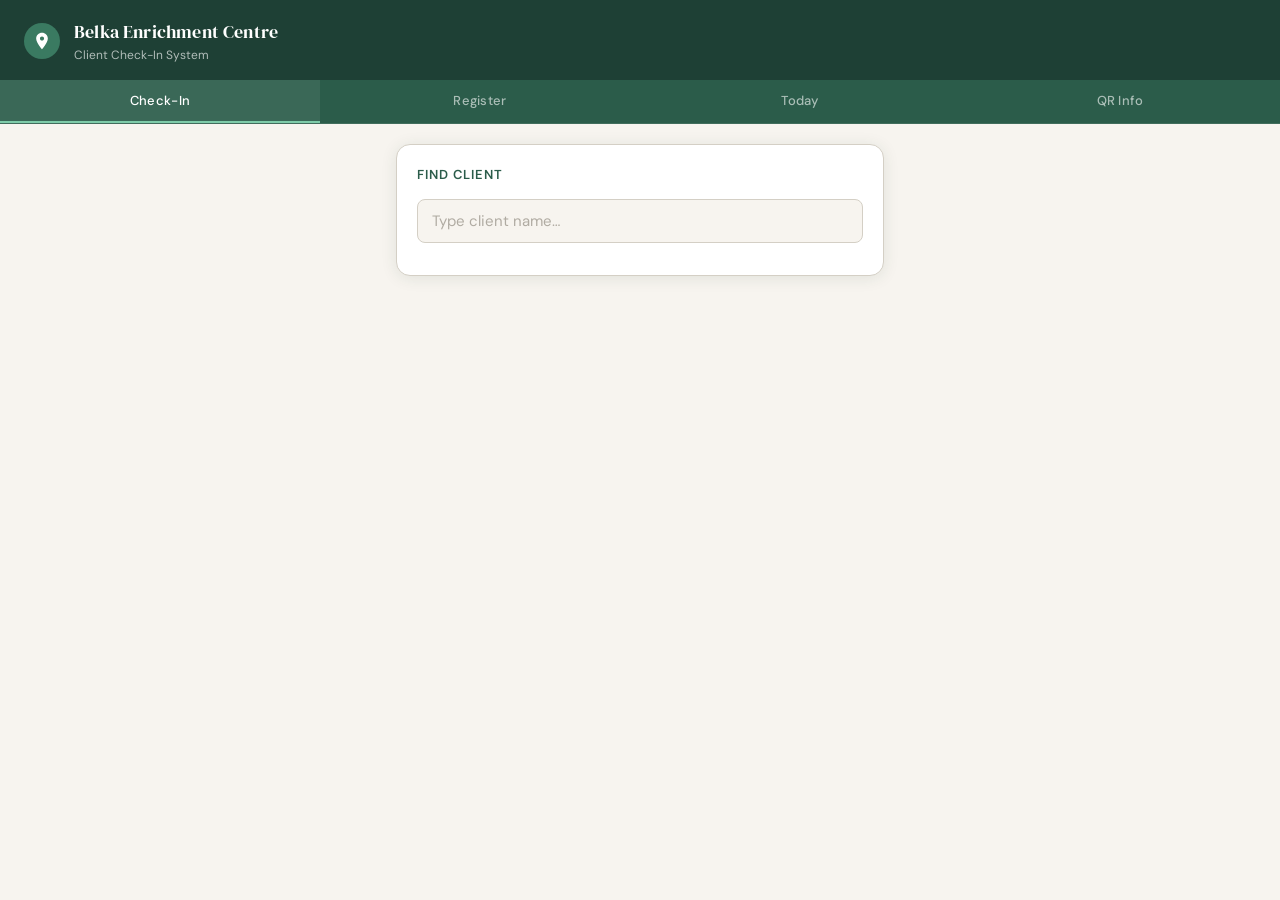
==== belka_checkin.html @ 5a465af6 "Initial commit" ====
<!DOCTYPE html>
<html lang="en">
<head>
<meta charset="UTF-8">
<meta name="viewport" content="width=device-width, initial-scale=1.0, maximum-scale=1.0">
<title>Belka Enrichment Centre</title>
<link href="https://fonts.googleapis.com/css2?family=DM+Sans:ital,opsz,wght@0,9..40,300;0,9..40,400;0,9..40,500;0,9..40,600;1,9..40,300&family=DM+Serif+Display&display=swap" rel="stylesheet">
<style>
  :root {
    --forest:   #1e4035;
    --forest-m: #2b5c4a;
    --forest-l: #3a7a61;
    --sage:     #e8f0eb;
    --sage-d:   #ccddd3;
    --cream:    #f7f4ef;
    --warm:     #ede8e0;
    --text:     #1a1a18;
    --muted:    #6b6b62;
    --border:   #d4cfc5;
    --amber:    #c47a1b;
    --amber-l:  #fdf3e3;
    --red:      #b83232;
    --red-l:    #fdeaea;
    --green:    #1e6b45;
    --green-l:  #e6f4ec;
    --radius:   14px;
    --shadow:   0 2px 16px rgba(30,64,53,0.10);
  }
  * { box-sizing: border-box; margin: 0; padding: 0; -webkit-tap-highlight-color: transparent; }
  body {
    font-family: 'DM Sans', sans-serif;
    background: var(--cream);
    color: var(--text);
    min-height: 100vh;
    font-size: 16px;
    line-height: 1.5;
  }
  .header {
    background: var(--forest);
    color: #fff;
    padding: 18px 24px 16px;
    display: flex;
    align-items: center;
    gap: 14px;
    position: sticky;
    top: 0;
    z-index: 100;
  }
  .header-dot {
    width: 36px; height: 36px;
    background: var(--forest-l);
    border-radius: 50%;
    display: flex; align-items: center; justify-content: center;
    flex-shrink: 0;
  }
  .header-dot svg { width: 20px; height: 20px; fill: #fff; }
  .header h1 {
    font-family: 'DM Serif Display', serif;
    font-size: 18px;
    font-weight: 400;
    letter-spacing: 0.01em;
    color: #fff;
  }
  .header p { font-size: 12px; color: rgba(255,255,255,0.65); margin-top: 1px; }
  .nav {
    background: var(--forest-m);
    display: flex;
    border-bottom: 1px solid rgba(255,255,255,0.1);
  }
  .nav button {
    flex: 1;
    padding: 12px 8px;
    background: none;
    border: none;
    color: rgba(255,255,255,0.6);
    font-family: 'DM Sans', sans-serif;
    font-size: 13px;
    font-weight: 500;
    cursor: pointer;
    border-bottom: 2px solid transparent;
    transition: all 0.2s;
    letter-spacing: 0.02em;
  }
  .nav button.active {
    color: #fff;
    border-bottom-color: #7ecba9;
    background: rgba(255,255,255,0.07);
  }
  .screen { display: none; padding: 20px 16px 40px; max-width: 520px; margin: 0 auto; }
  .screen.active { display: block; }
  .card {
    background: #fff;
    border-radius: var(--radius);
    padding: 20px;
    margin-bottom: 14px;
    box-shadow: var(--shadow);
    border: 1px solid var(--border);
  }
  .card-title {
    font-size: 13px;
    font-weight: 600;
    text-transform: uppercase;
    letter-spacing: 0.08em;
    color: var(--forest-m);
    margin-bottom: 14px;
  }
  label {
    display: block;
    font-size: 13px;
    font-weight: 500;
    color: var(--muted);
    margin-bottom: 5px;
    margin-top: 12px;
  }
  label:first-of-type { margin-top: 0; }
  input, select {
    width: 100%;
    padding: 11px 14px;
    border: 1.5px solid var(--border);
    border-radius: 8px;
    font-family: 'DM Sans', sans-serif;
    font-size: 15px;
    color: var(--text);
    background: var(--cream);
    transition: border-color 0.15s;
    appearance: none;
    -webkit-appearance: none;
  }
  input:focus, select:focus {
    outline: none;
    border-color: var(--forest-l);
    background: #fff;
  }
  input::placeholder { color: #b0aba2; }
  .btn {
    display: block;
    width: 100%;
    padding: 14px;
    border: none;
    border-radius: 10px;
    font-family: 'DM Sans', sans-serif;
    font-size: 15px;
    font-weight: 600;
    cursor: pointer;
    transition: opacity 0.15s, transform 0.1s;
    letter-spacing: 0.01em;
  }
  .btn:active { transform: scale(0.98); }
  .btn-primary { background: var(--forest); color: #fff; margin-top: 18px; }
  .btn-primary:hover { opacity: 0.9; }
  .btn-secondary { background: var(--sage); color: var(--forest); margin-top: 10px; border: 1.5px solid var(--sage-d); }
  .badge {
    display: inline-flex;
    align-items: center;
    gap: 5px;
    padding: 4px 10px;
    border-radius: 20px;
    font-size: 12px;
    font-weight: 600;
    letter-spacing: 0.03em;
  }
  .badge-priority { background: var(--forest); color: #fff; }
  .badge-regular  { background: var(--sage); color: var(--forest-m); }
  .badge-valid    { background: var(--green-l); color: var(--green); }
  .badge-expiring { background: var(--amber-l); color: var(--amber); }
  .badge-expired  { background: var(--red-l); color: var(--red); }
  .result-item {
    padding: 14px;
    border: 1.5px solid var(--border);
    border-radius: 10px;
    margin-bottom: 8px;
    cursor: pointer;
    transition: border-color 0.15s, background 0.15s;
    background: var(--cream);
  }
  .result-item:hover { border-color: var(--forest-l); background: #fff; }
  .result-name { font-weight: 600; font-size: 15px; margin-bottom: 4px; }
  .result-meta { font-size: 12px; color: var(--muted); display: flex; gap: 10px; flex-wrap: wrap; align-items: center; }
  .toast {
    position: fixed;
    bottom: 24px;
    left: 50%;
    transform: translateX(-50%) translateY(80px);
    background: var(--forest);
    color: #fff;
    padding: 14px 22px;
    border-radius: 12px;
    font-size: 14px;
    font-weight: 500;
    box-shadow: 0 8px 24px rgba(30,64,53,0.3);
    transition: transform 0.3s cubic-bezier(0.34,1.56,0.64,1);
    z-index: 999;
    text-align: center;
    max-width: 320px;
    width: calc(100% - 40px);
  }
  .toast.show { transform: translateX(-50%) translateY(0); }
  .toast .toast-name { font-size: 17px; font-weight: 700; margin-bottom: 3px; }
  .toast .toast-sub  { font-size: 13px; opacity: 0.8; }
  .priority-alert {
    background: var(--forest);
    color: #fff;
    border-radius: 10px;
    padding: 14px 16px;
    margin-bottom: 14px;
    font-size: 14px;
    font-weight: 500;
    display: none;
    align-items: center;
    gap: 10px;
  }
  .priority-alert.show { display: flex; }
  .priority-alert svg { width: 20px; height: 20px; flex-shrink: 0; fill: none; stroke: #7ecba9; stroke-width: 2; }
  .id-alert {
    border-radius: 10px;
    padding: 12px 14px;
    margin-bottom: 14px;
    font-size: 13px;
    font-weight: 500;
    display: none;
  }
  .id-alert.show { display: block; }
  .id-alert.expired  { background: var(--red-l);   color: var(--red);   border: 1px solid #f5c0c0; }
  .id-alert.expiring { background: var(--amber-l); color: var(--amber); border: 1px solid #f5d9a8; }
  .client-detail { display: none; }
  .client-detail.show { display: block; }
  .detail-row {
    display: flex;
    justify-content: space-between;
    align-items: center;
    padding: 9px 0;
    border-bottom: 1px solid var(--warm);
    font-size: 14px;
    gap: 12px;
  }
  .detail-row:last-child { border-bottom: none; }
  .detail-label { color: var(--muted); font-size: 13px; flex-shrink: 0; }
  .detail-value { font-weight: 500; text-align: right; }
  .stats-grid {
    display: grid;
    grid-template-columns: 1fr 1fr;
    gap: 10px;
    margin-bottom: 14px;
  }
  .stat-box {
    background: #fff;
    border: 1px solid var(--border);
    border-radius: 10px;
    padding: 14px;
    text-align: center;
    box-shadow: var(--shadow);
  }
  .stat-num   { font-family: 'DM Serif Display', serif; font-size: 28px; color: var(--forest); }
  .stat-label { font-size: 12px; color: var(--muted); margin-top: 2px; }
  .visit-row {
    display: flex;
    justify-content: space-between;
    align-items: center;
    padding: 10px 0;
    border-bottom: 1px solid var(--warm);
    font-size: 14px;
    gap: 10px;
  }
  .visit-row:last-child { border-bottom: none; }
  .visit-name { font-weight: 500; margin-bottom: 3px; }
  .visit-time { font-size: 12px; color: var(--muted); }
  .qr-box {
    background: var(--sage);
    border: 2px dashed var(--sage-d);
    border-radius: 12px;
    padding: 28px;
    text-align: center;
    margin-bottom: 14px;
  }
  .qr-box svg { width: 80px; height: 80px; opacity: 0.35; margin: 0 auto 10px; display: block; }
  .qr-box strong { display: block; font-size: 15px; color: var(--forest); margin-bottom: 6px; }
  .qr-box p { font-size: 13px; color: var(--muted); line-height: 1.6; }
  .empty { text-align: center; padding: 32px 0; color: var(--muted); font-size: 14px; }
  .empty svg { width: 40px; height: 40px; opacity: 0.25; margin: 0 auto 10px; display: block; }
  .divider { height: 1px; background: var(--warm); margin: 16px 0; }
  .select-wrap { position: relative; }
  .select-wrap::after {
    content: '';
    position: absolute;
    right: 14px; top: 50%;
    transform: translateY(-50%);
    border: 5px solid transparent;
    border-top-color: var(--muted);
    pointer-events: none;
  }
  .hint { font-size: 12px; color: var(--muted); margin-top: 5px; }
</style>
</head>
<body>

<div class="header">
  <div class="header-dot">
    <svg viewBox="0 0 24 24"><path d="M12 2C8.13 2 5 5.13 5 9c0 5.25 7 13 7 13s7-7.75 7-13c0-3.87-3.13-7-7-7zm0 9.5c-1.38 0-2.5-1.12-2.5-2.5s1.12-2.5 2.5-2.5 2.5 1.12 2.5 2.5-1.12 2.5-2.5 2.5z"/></svg>
  </div>
  <div>
    <h1>Belka Enrichment Centre</h1>
    <p>Client Check-In System</p>
  </div>
</div>

<nav class="nav">
  <button class="active" onclick="showScreen('checkin', this)">Check-In</button>
  <button onclick="showScreen('register', this)">Register</button>
  <button onclick="showScreen('today', this)">Today</button>
  <button onclick="showScreen('qr', this)">QR Info</button>
</nav>

<!-- SCREEN 1: CHECK-IN -->
<div class="screen active" id="screen-checkin">
  <div class="card">
    <div class="card-title">Find client</div>
    <input type="text" id="search-input" placeholder="Type client name…" oninput="searchClients()" autocomplete="off">
    <div id="search-results" style="margin-top:12px;"></div>
  </div>

  <div class="client-detail card" id="client-detail">
    <div class="card-title">Client details</div>
    <div id="id-alert-box" class="id-alert"></div>
    <div id="priority-alert-box" class="priority-alert">
      <svg viewBox="0 0 24 24"><polygon points="12 2 15.09 8.26 22 9.27 17 14.14 18.18 21.02 12 17.77 5.82 21.02 7 14.14 2 9.27 8.91 8.26 12 2"/></svg>
      <span>Priority client — please redirect to the dedicated service area.</span>
    </div>
    <div id="detail-rows"></div>
    <div class="divider"></div>
    <button class="btn btn-primary" onclick="checkInSelected()">Confirm check-in</button>
    <button class="btn btn-secondary" onclick="clearSelection()">Back to search</button>
  </div>
</div>

<!-- SCREEN 2: REGISTER -->
<div class="screen" id="screen-register">
  <div class="card">
    <div class="card-title">New client registration</div>

    <label>Full name *</label>
    <input type="text" id="reg-name" placeholder="e.g. Maria Santos" autocomplete="off">

    <label>Postal code *</label>
    <input type="text" id="reg-postal" placeholder="e.g. M3N 2A1" maxlength="7" oninput="onPostalInput()">
    <div id="postal-status" style="margin-top:6px; min-height:24px;"></div>

    <label>Household members (including this person)</label>
    <input type="number" id="reg-household" placeholder="1" min="1" max="20" value="1">

    <label>ID type</label>
    <div class="select-wrap">
      <select id="reg-idtype">
        <option value="">— Select ID type —</option>
        <option>Ontario Health Card</option>
        <option>Driver's Licence</option>
        <option>Passport</option>
        <option>Ontario Photo Card</option>
        <option>Permanent Resident Card</option>
        <option>Other government ID</option>
        <option>No ID presented</option>
      </select>
    </div>

    <label>ID expiry date</label>
    <input type="date" id="reg-expiry">
    <p class="hint">Leave blank if ID has no expiry or expiry is unknown.</p>

    <button class="btn btn-primary" onclick="registerClient()">Register client</button>
  </div>
</div>

<!-- SCREEN 3: TODAY -->
<div class="screen" id="screen-today">
  <div class="stats-grid">
    <div class="stat-box">
      <div class="stat-num" id="stat-total">0</div>
      <div class="stat-label">Visits today</div>
    </div>
    <div class="stat-box">
      <div class="stat-num" id="stat-priority">0</div>
      <div class="stat-label">Priority clients</div>
    </div>
    <div class="stat-box">
      <div class="stat-num" id="stat-households">0</div>
      <div class="stat-label">Household members</div>
    </div>
    <div class="stat-box">
      <div class="stat-num" id="stat-registered">0</div>
      <div class="stat-label">Total registered</div>
    </div>
  </div>

  <div class="card">
    <div class="card-title">Today's check-ins</div>
    <div id="today-list">
      <div class="empty">
        <svg viewBox="0 0 24 24" fill="none" stroke="currentColor" stroke-width="1.5"><path d="M9 5H7a2 2 0 00-2 2v12a2 2 0 002 2h10a2 2 0 002-2V7a2 2 0 00-2-2h-2M9 5a2 2 0 002 2h2a2 2 0 002-2M9 5a2 2 0 012-2h2a2 2 0 012 2"/></svg>
        No check-ins yet today.
      </div>
    </div>
  </div>
</div>

<!-- SCREEN 4: QR INFO -->
<div class="screen" id="screen-qr">
  <div class="qr-box">
    <svg viewBox="0 0 24 24" fill="none" stroke="currentColor" stroke-width="1.2">
      <rect x="3" y="3" width="7" height="7" rx="1"/><rect x="14" y="3" width="7" height="7" rx="1"/>
      <rect x="3" y="14" width="7" height="7" rx="1"/>
      <rect x="5" y="5" width="3" height="3" fill="currentColor" stroke="none"/>
      <rect x="16" y="5" width="3" height="3" fill="currentColor" stroke="none"/>
      <rect x="5" y="16" width="3" height="3" fill="currentColor" stroke="none"/>
      <path d="M14 14h2v2h-2zM18 14h2v2h-2zM14 18h2v2h-2zM18 18h2v2h-2z" fill="currentColor" stroke="none"/>
    </svg>
    <strong>Self check-in QR code</strong>
    <p>Host this file online (e.g. GitHub Pages — it's free), then print its URL as a QR code and place it at the entrance. Returning clients scan it to check in from their own phone.</p>
  </div>

  <div class="card">
    <div class="card-title">Client self check-in flow</div>
    <div class="detail-row"><span class="detail-label">Step 1</span><span class="detail-value">Scan QR at entrance</span></div>
    <div class="detail-row"><span class="detail-label">Step 2</span><span class="detail-value">File opens on their phone</span></div>
    <div class="detail-row"><span class="detail-label">Step 3</span><span class="detail-value">Type name, select their record</span></div>
    <div class="detail-row"><span class="detail-label">Step 4</span><span class="detail-value">Tap Confirm — visit recorded</span></div>
    <div class="detail-row"><span class="detail-label">Elderly / no phone</span><span class="detail-value">Staff check in on their behalf</span></div>
  </div>

  <div class="card">
    <div class="card-title">Priority postal codes</div>
    <div class="detail-row"><span class="detail-label">M3N</span><span class="badge badge-priority">Priority</span></div>
    <div class="detail-row"><span class="detail-label">M3J</span><span class="badge badge-priority">Priority</span></div>
    <div class="detail-row"><span class="detail-label">M3L</span><span class="badge badge-priority">Priority</span></div>
    <p class="hint" style="padding-top:10px;">Priority clients are flagged automatically on check-in and staff redirect them to the dedicated service area.</p>
  </div>
</div>

<!-- TOAST -->
<div class="toast" id="toast">
  <div class="toast-name" id="toast-name"></div>
  <div class="toast-sub"  id="toast-sub"></div>
</div>

<script>
const PRIORITY_CODES = ['M3N', 'M3J', 'M3L'];

function getClients() { return JSON.parse(localStorage.getItem('belka_clients') || '[]'); }
function saveClients(c) { localStorage.setItem('belka_clients', JSON.stringify(c)); }
function getVisits()  { return JSON.parse(localStorage.getItem('belka_visits')  || '[]'); }
function saveVisits(v)  { localStorage.setItem('belka_visits',  JSON.stringify(v)); }

function todayStr() { return new Date().toISOString().slice(0, 10); }

function isPriority(postal) {
  if (!postal) return false;
  return PRIORITY_CODES.includes(postal.trim().toUpperCase().replace(/\s/g,'').slice(0,3));
}

function idStatus(expiry) {
  if (!expiry) return 'valid';
  const today  = new Date(); today.setHours(0,0,0,0);
  const exp    = new Date(expiry + 'T00:00:00');
  const days   = Math.floor((exp - today) / 86400000);
  if (days < 0)  return 'expired';
  if (days <= 30) return 'expiring';
  return 'valid';
}

function formatDate(d) {
  if (!d) return '—';
  const [y,m,dd] = d.split('-');
  return `${dd} ${['Jan','Feb','Mar','Apr','May','Jun','Jul','Aug','Sep','Oct','Nov','Dec'][+m-1]} ${y}`;
}

// ── Navigation ──
function showScreen(name, btn) {
  document.querySelectorAll('.screen').forEach(s => s.classList.remove('active'));
  document.querySelectorAll('.nav button').forEach(b => b.classList.remove('active'));
  document.getElementById('screen-' + name).classList.add('active');
  if (btn) btn.classList.add('active');
  if (name === 'today') renderToday();
}

// ── Check-In ──
let selectedClient = null;

function searchClients() {
  const q = document.getElementById('search-input').value.trim().toLowerCase();
  const el = document.getElementById('search-results');
  clearSelection();
  if (q.length < 2) { el.innerHTML = ''; return; }

  const matches = getClients().filter(c => c.name.toLowerCase().includes(q)).slice(0, 8);

  if (!matches.length) {
    el.innerHTML = '<div class="empty" style="padding:16px 0">No client found — please register them first.</div>';
    return;
  }

  el.innerHTML = matches.map(c => {
    const st = idStatus(c.idExpiry);
    const pr = isPriority(c.postal);
    const stBadge = st === 'expired'
      ? '<span class="badge badge-expired">ID expired</span>'
      : st === 'expiring'
      ? '<span class="badge badge-expiring">ID expiring soon</span>'
      : '<span class="badge badge-valid">ID valid</span>';
    const prBadge = pr ? '<span class="badge badge-priority">Priority</span>' : '';
    return `<div class="result-item" onclick="selectClient('${c.id}')">
      <div class="result-name">${c.name}</div>
      <div class="result-meta">${c.postal || '—'} &nbsp;·&nbsp; ${c.idType || 'No ID on file'} &nbsp; ${stBadge} ${prBadge}</div>
    </div>`;
  }).join('');
}

function selectClient(id) {
  selectedClient = getClients().find(c => c.id === id);
  if (!selectedClient) return;

  document.getElementById('search-results').innerHTML = '';
  document.getElementById('search-input').value = '';

  const st = idStatus(selectedClient.idExpiry);
  const pr = isPriority(selectedClient.postal);

  // ID alert
  const alertBox = document.getElementById('id-alert-box');
  if (st === 'expired') {
    alertBox.className = 'id-alert show expired';
    alertBox.textContent = `ID expired on ${formatDate(selectedClient.idExpiry)} — please ask client to present valid ID and update their record.`;
  } else if (st === 'expiring') {
    alertBox.className = 'id-alert show expiring';
    alertBox.textContent = `ID expiring ${formatDate(selectedClient.idExpiry)} — please remind client to renew soon.`;
  } else {
    alertBox.className = 'id-alert';
  }

  // Priority alert
  document.getElementById('priority-alert-box').classList.toggle('show', pr);

  // Detail rows
  const stBadge = st === 'expired'
    ? '<span class="badge badge-expired">Expired</span>'
    : st === 'expiring'
    ? '<span class="badge badge-expiring">Expiring soon</span>'
    : '<span class="badge badge-valid">Valid</span>';

  document.getElementById('detail-rows').innerHTML = `
    <div class="detail-row"><span class="detail-label">Name</span><span class="detail-value">${selectedClient.name}</span></div>
    <div class="detail-row"><span class="detail-label">Postal code</span><span class="detail-value">${selectedClient.postal || '—'}${pr ? ' <span class="badge badge-priority" style="font-size:11px;padding:2px 8px;margin-left:6px">Priority</span>' : ''}</span></div>
    <div class="detail-row"><span class="detail-label">Household</span><span class="detail-value">${selectedClient.household} ${selectedClient.household == 1 ? 'person' : 'people'}</span></div>
    <div class="detail-row"><span class="detail-label">ID type</span><span class="detail-value">${selectedClient.idType || '—'}</span></div>
    <div class="detail-row"><span class="detail-label">ID expiry</span><span class="detail-value">${formatDate(selectedClient.idExpiry)} &nbsp;${stBadge}</span></div>
    <div class="detail-row"><span class="detail-label">Registered</span><span class="detail-value">${formatDate(selectedClient.dateRegistered)}</span></div>
  `;

  document.getElementById('client-detail').classList.add('show');
  document.getElementById('client-detail').scrollIntoView({ behavior: 'smooth', block: 'nearest' });
}

function clearSelection() {
  selectedClient = null;
  document.getElementById('client-detail').classList.remove('show');
  document.getElementById('id-alert-box').className = 'id-alert';
  document.getElementById('priority-alert-box').classList.remove('show');
}

function checkInSelected() {
  if (!selectedClient) return;
  const pr = isPriority(selectedClient.postal);
  const visits = getVisits();
  visits.push({
    clientId:   selectedClient.id,
    clientName: selectedClient.name,
    postal:     selectedClient.postal,
    household:  selectedClient.household,
    priority:   pr,
    date: todayStr(),
    time: new Date().toLocaleTimeString('en-CA', { hour: '2-digit', minute: '2-digit' })
  });
  saveVisits(visits);

  showToast(
    `Welcome, ${selectedClient.name.split(' ')[0]}!`,
    pr ? 'Check-in recorded · Priority — please redirect' : 'Check-in recorded · Good to see you today'
  );

  clearSelection();
  document.getElementById('search-input').value = '';
  document.getElementById('search-results').innerHTML = '';
  selectedClient = null;
}

// ── Register ──
function onPostalInput() {
  const val = document.getElementById('reg-postal');
  val.value = val.value.toUpperCase();
  const code = val.value.replace(/\s/g,'').slice(0,3);
  const el = document.getElementById('postal-status');
  if (code.length === 3) {
    el.innerHTML = isPriority(code)
      ? '<span class="badge badge-priority">Priority postal code — client will be flagged</span>'
      : '<span class="badge badge-regular">Regular service area</span>';
  } else {
    el.innerHTML = '';
  }
}

function registerClient() {
  const name    = document.getElementById('reg-name').value.trim();
  const postal  = document.getElementById('reg-postal').value.trim().toUpperCase();
  const hhold   = parseInt(document.getElementById('reg-household').value) || 1;
  const idType  = document.getElementById('reg-idtype').value;
  const expiry  = document.getElementById('reg-expiry').value;

  if (!name)   { alert('Please enter the client\'s full name.'); return; }
  if (!postal) { alert('Please enter the postal code.'); return; }

  const clients = getClients();
  const dup = clients.find(c => c.name.toLowerCase() === name.toLowerCase());
  if (dup && !confirm(`A client named "${dup.name}" is already registered. Register anyway?`)) return;

  clients.push({
    id: 'c_' + Date.now(),
    name, postal, household: hhold,
    idType:  idType  || '',
    idExpiry: expiry || '',
    dateRegistered: todayStr(),
    priority: isPriority(postal)
  });
  saveClients(clients);

  ['reg-name','reg-postal','reg-expiry'].forEach(id => document.getElementById(id).value = '');
  document.getElementById('reg-household').value = '1';
  document.getElementById('reg-idtype').value = '';
  document.getElementById('postal-status').innerHTML = '';

  showToast(
    `${name.split(' ')[0]} registered!`,
    isPriority(postal) ? 'Priority client · Please redirect on first visit' : 'Successfully added to the system'
  );
}

// ── Today ──
function renderToday() {
  const today  = todayStr();
  const visits = getVisits().filter(v => v.date === today);
  const clients = getClients();

  document.getElementById('stat-total').textContent      = visits.length;
  document.getElementById('stat-priority').textContent   = visits.filter(v => v.priority).length;
  document.getElementById('stat-households').textContent = visits.reduce((s,v) => s + (parseInt(v.household)||1), 0);
  document.getElementById('stat-registered').textContent = clients.length;

  const el = document.getElementById('today-list');
  if (!visits.length) {
    el.innerHTML = `<div class="empty"><svg viewBox="0 0 24 24" fill="none" stroke="currentColor" stroke-width="1.5"><path d="M9 5H7a2 2 0 00-2 2v12a2 2 0 002 2h10a2 2 0 002-2V7a2 2 0 00-2-2h-2M9 5a2 2 0 002 2h2a2 2 0 002-2M9 5a2 2 0 012-2h2a2 2 0 012 2"/></svg>No check-ins yet today.</div>`;
    return;
  }
  el.innerHTML = [...visits].reverse().map(v => `
    <div class="visit-row">
      <div>
        <div class="visit-name">${v.clientName} ${v.priority ? '<span class="badge badge-priority" style="font-size:11px;padding:2px 7px;">Priority</span>' : ''}</div>
        <div class="visit-time">${v.postal || ''} &nbsp;·&nbsp; ${v.household || 1} ${v.household==1?'person':'people'}</div>
      </div>
      <div class="visit-time" style="flex-shrink:0">${v.time}</div>
    </div>
  `).join('');
}

// ── Toast ──
function showToast(name, sub) {
  document.getElementById('toast-name').textContent = name;
  document.getElementById('toast-sub').textContent  = sub;
  const t = document.getElementById('toast');
  t.classList.add('show');
  setTimeout(() => t.classList.remove('show'), 3500);
}
</script>
</body>
</html>
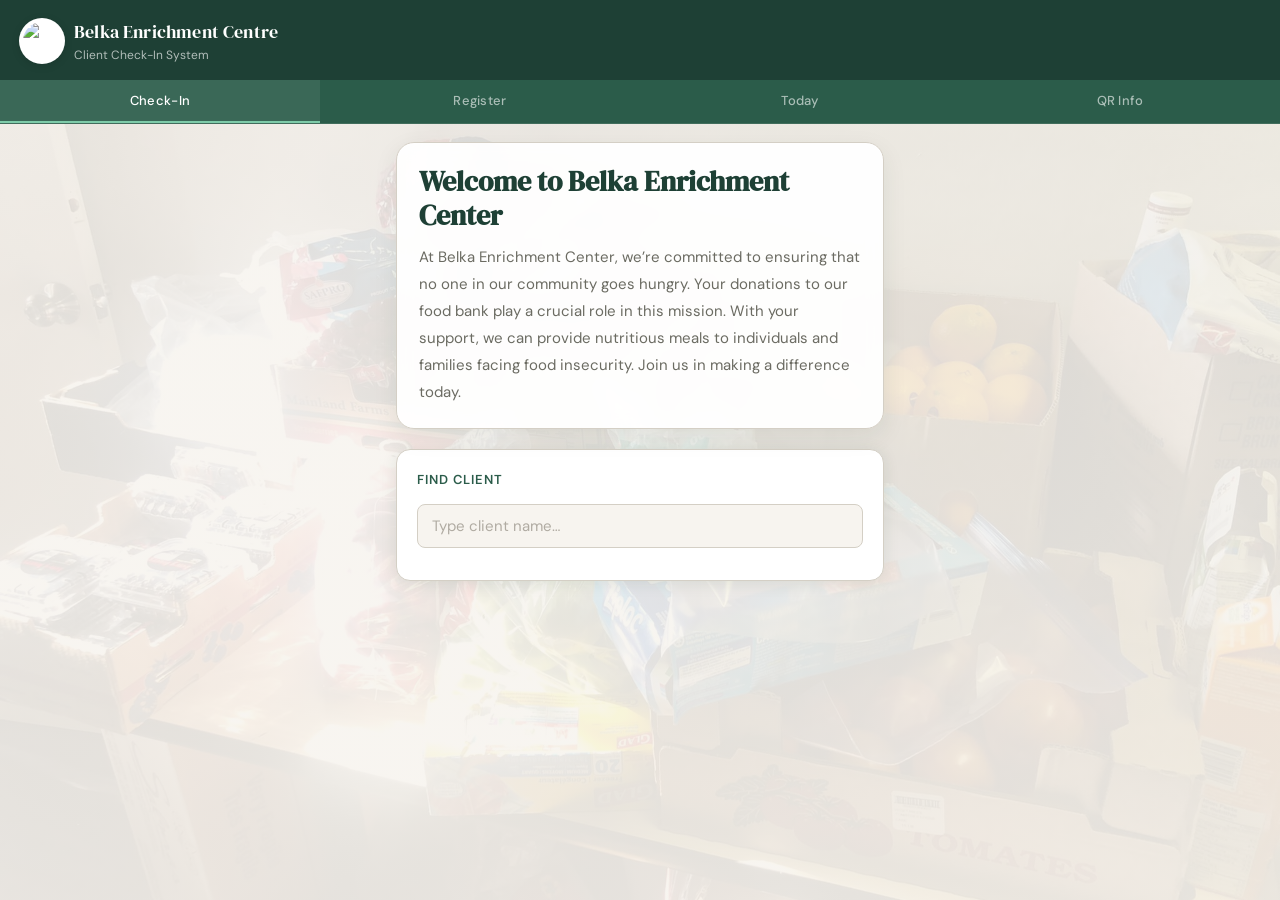
==== commit f31e3d67: "Minor update" ====
--- a/belka_checkin.html
+++ b/belka_checkin.html
@@ -29,7 +29,9 @@
   * { box-sizing: border-box; margin: 0; padding: 0; -webkit-tap-highlight-color: transparent; }
   body {
     font-family: 'DM Sans', sans-serif;
-    background: var(--cream);
+    background:
+      linear-gradient(rgba(247,244,239,0.88), rgba(247,244,239,0.92)),
+      url('background.jpeg') center/cover fixed no-repeat;
     color: var(--text);
     min-height: 100vh;
     font-size: 16px;
@@ -294,8 +296,20 @@
 <body>
 
 <div class="header">
-  <div class="header-dot">
-    <svg viewBox="0 0 24 24"><path d="M12 2C8.13 2 5 5.13 5 9c0 5.25 7 13 7 13s7-7.75 7-13c0-3.87-3.13-7-7-7zm0 9.5c-1.38 0-2.5-1.12-2.5-2.5s1.12-2.5 2.5-2.5 2.5 1.12 2.5 2.5-1.12 2.5-2.5 2.5z"/></svg>
+  <div class="header-dot" style="background:none;">
+    <img
+      src="logo.png"
+      alt="Belka Logo"
+      style="
+        width:46px;
+        height:46px;
+        object-fit:contain;
+        border-radius:50%;
+        background:white;
+        padding:4px;
+        box-shadow:0 2px 8px rgba(0,0,0,0.12);
+      "
+    >
   </div>
   <div>
     <h1>Belka Enrichment Centre</h1>
@@ -309,6 +323,43 @@
   <button onclick="showScreen('today', this)">Today</button>
   <button onclick="showScreen('qr', this)">QR Info</button>
 </nav>
+
+<!-- WELCOME MESSAGE -->
+<div style="
+  max-width:520px;
+  margin:18px auto 0;
+  padding:0 16px;
+">
+  <div style="
+    background:rgba(255,255,255,0.94);
+    border:1px solid var(--border);
+    border-radius:18px;
+    padding:22px;
+    box-shadow:0 8px 24px rgba(30,64,53,0.08);
+    backdrop-filter:blur(8px);
+  ">
+    <h2 style="
+      font-family:'DM Serif Display', serif;
+      color:var(--forest);
+      font-size:28px;
+      margin-bottom:12px;
+      line-height:1.2;
+    ">
+      Welcome to Belka Enrichment Center
+    </h2>
+
+    <p style="
+      color:var(--muted);
+      font-size:15px;
+      line-height:1.8;
+    ">
+      At Belka Enrichment Center, we’re committed to ensuring that no one in our community goes hungry.
+      Your donations to our food bank play a crucial role in this mission.
+      With your support, we can provide nutritious meals to individuals and families facing food insecurity.
+      Join us in making a difference today.
+    </p>
+  </div>
+</div>
 
 <!-- SCREEN 1: CHECK-IN -->
 <div class="screen active" id="screen-checkin">
